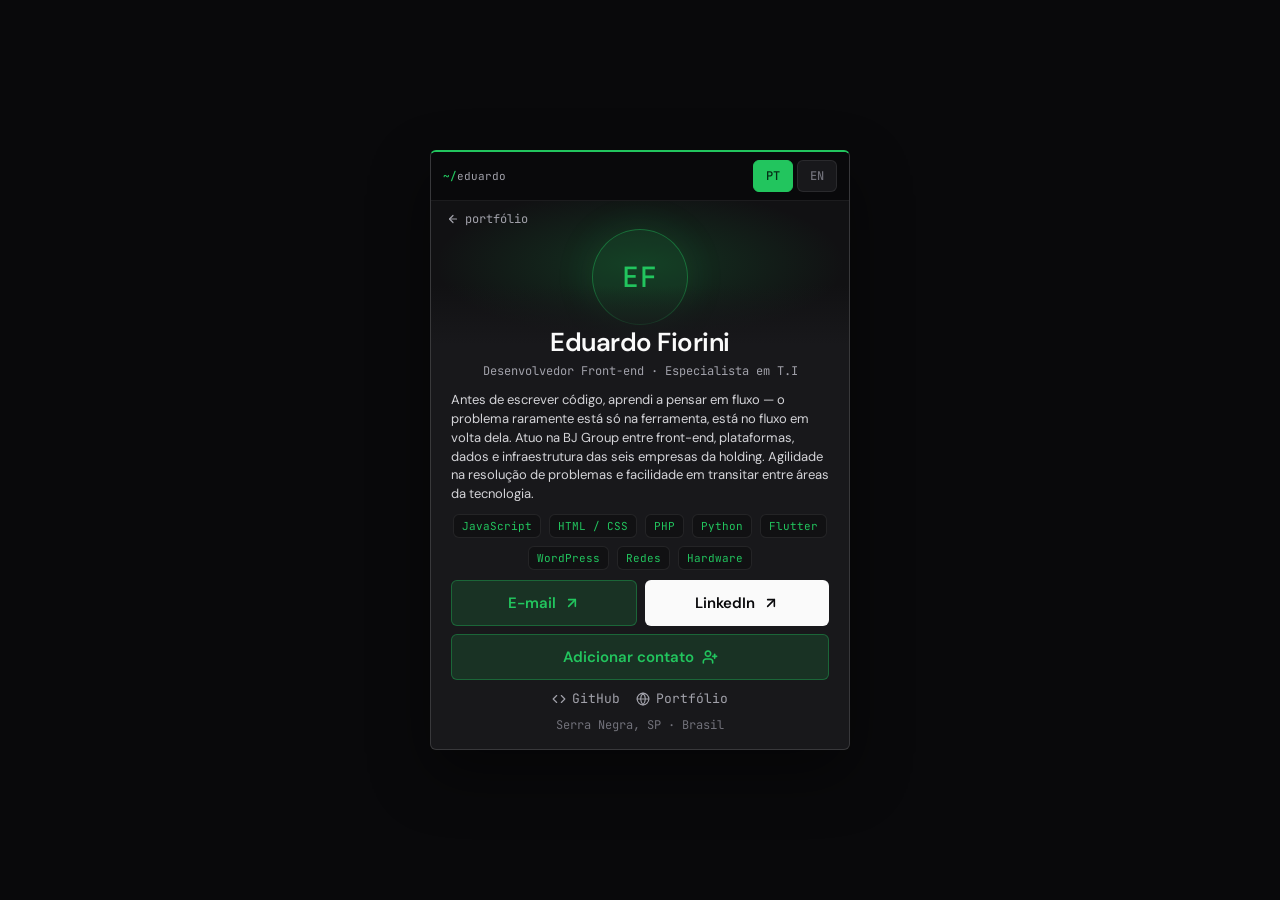
==== contacts/index.html @ 57da751f "Refactor main.js to improve user engagement: update boot hints for clarity and interaction encourage" ====
<!DOCTYPE html>
<html lang="pt-BR">
<head>
  <meta charset="utf-8">
  <meta name="viewport" content="width=device-width, initial-scale=1">
  <title>Eduardo Fiorini — Cartão de Contato</title>
  <meta name="description" content="Desenvolvedor Front-end · Especialista em T.I. Projetos em web, plataformas, dados e infraestrutura.">
  <meta property="og:title" content="Eduardo Fiorini — Front-end · T.I">
  <meta property="og:description" content="Antes de escrever código, aprendi a pensar em fluxo. Front-end, plataformas, dados e infra na BJ Group.">
  <meta property="og:image" content="https://f1orini.github.io/EduardoFiorini-Portfolio/img/og-banner.png">
  <meta property="og:type" content="profile">
  <meta property="og:url" content="https://f1orini.github.io/EduardoFiorini-Portfolio/contacts/">
  <link rel="icon" href="../img/favicon-apolo.svg" type="image/svg+xml">
  <link rel="apple-touch-icon" href="../img/favicon-apolo-120.png">
  <link rel="preconnect" href="https://fonts.googleapis.com">
  <link rel="preconnect" href="https://fonts.gstatic.com" crossorigin>
  <link href="https://fonts.googleapis.com/css2?family=DM+Sans:ital,opsz,wght@0,9..40,400;0,9..40,500;0,9..40,600;1,9..40,400&family=JetBrains+Mono:wght@400;500&display=swap" rel="stylesheet">
  <style>
    :root {
      --bg: #09090b;
      --bg-2: #111113;
      --surface: #18181b;
      --border: rgba(255, 255, 255, 0.08);
      --border-2: rgba(255, 255, 255, 0.14);
      --text: #fafafa;
      --body: #d4d4d8;
      --muted: #a1a1aa;
      --dim: #71717a;
      --accent: #22c55e;
      --accent-dim: rgba(34, 197, 94, 0.15);
      --radius: 6px;
      --mono: 'JetBrains Mono', ui-monospace, monospace;
      --sans: 'DM Sans', system-ui, sans-serif;
    }

    * { box-sizing: border-box; }
    html, body {
      margin: 0;
      padding: 0;
      background: var(--bg);
      height: 100%;
      overflow: hidden;
    }
    html {
      -webkit-text-size-adjust: 100%;
      text-size-adjust: 100%;
    }
    :focus-visible {
      outline: 2px solid var(--accent);
      outline-offset: 2px;
    }
    body {
      font-family: var(--sans);
      display: flex;
      justify-content: center;
      align-items: center;
      height: 100dvh;
      padding: 12px;
      color: var(--text);
      -webkit-font-smoothing: antialiased;
    }

    .card {
      position: relative;
      width: 100%;
      max-width: 420px;
      min-width: 0;
      max-height: calc(100dvh - 24px);
      background: var(--surface);
      border: 1px solid var(--border-2);
      border-top: 2px solid var(--accent);
      border-radius: var(--radius);
      overflow: hidden;
      display: flex;
      flex-direction: column;
      box-shadow: 0 24px 60px rgba(0, 0, 0, 0.45);
    }

    .card::before {
      content: '';
      position: absolute;
      inset: 0;
      pointer-events: none;
      background-image:
        linear-gradient(rgba(255, 255, 255, 0.025) 1px, transparent 1px),
        linear-gradient(90deg, rgba(255, 255, 255, 0.025) 1px, transparent 1px);
      background-size: 32px 32px;
      -webkit-mask-image: radial-gradient(ellipse 90% 50% at 50% 0%, black, transparent);
      mask-image: radial-gradient(ellipse 90% 50% at 50% 0%, black, transparent);
      opacity: 0.9;
    }

    .card-bar {
      position: relative;
      z-index: 1;
      display: flex;
      align-items: center;
      gap: 8px;
      padding: 8px 12px;
      background: var(--bg);
      border-bottom: 1px solid var(--border);
      font-family: var(--mono);
      font-size: 11px;
    }
    .card-path { color: var(--muted); }
    .card-path b { color: var(--accent); font-weight: 500; }

    .lang-toggle {
      margin-left: auto;
      display: flex;
      gap: 4px;
    }
    .lang-toggle button {
      padding: 6px 12px;
      min-height: 32px;
      border-radius: var(--radius);
      font-family: var(--mono);
      font-size: 12px;
      font-weight: 500;
      cursor: pointer;
      border: 1px solid var(--border);
      background: var(--surface);
      color: var(--dim);
    }
    .lang-toggle button.active {
      background: var(--accent);
      border-color: var(--accent);
      color: #052e16;
    }

    .card-body {
      position: relative;
      z-index: 1;
      flex: 1;
      min-height: 0;
      padding: 0 20px 16px;
      display: flex;
      flex-direction: column;
      gap: 10px;
    }

    .portrait {
      position: relative;
      flex: 0 0 auto;
      width: calc(100% + 40px);
      margin: 0 -20px;
      min-height: 148px;
      overflow: hidden;
      display: flex;
      align-items: center;
      justify-content: center;
      background:
        radial-gradient(ellipse 70% 60% at 50% 35%, rgba(34, 197, 94, 0.18), transparent 70%),
        var(--bg-2);
    }

    .back-link {
      position: absolute;
      top: 10px;
      left: 16px;
      z-index: 2;
      font-family: var(--mono);
      font-size: 12px;
      color: var(--muted);
      text-decoration: none;
      display: inline-flex;
      align-items: center;
      gap: 6px;
    }
    .back-link:hover { color: var(--accent); }

    .monogram {
      position: relative;
      z-index: 0;
      width: 96px;
      height: 96px;
      margin: 28px 0 56px;
      border-radius: 50%;
      border: 1px solid color-mix(in srgb, var(--accent) 40%, transparent);
      background: color-mix(in srgb, var(--accent) 10%, transparent);
      display: flex;
      align-items: center;
      justify-content: center;
      font-family: var(--mono);
      font-size: 28px;
      font-weight: 500;
      letter-spacing: 0.04em;
      color: var(--accent);
      box-shadow: 0 0 40px rgba(34, 197, 94, 0.12);
    }

    .name-block {
      position: absolute;
      left: 0;
      right: 0;
      bottom: 0;
      z-index: 1;
      text-align: center;
      display: flex;
      flex-direction: column;
      gap: 4px;
      padding: 40px 16px 2px;
      background: linear-gradient(to bottom, transparent 0%, var(--surface) 62%);
    }
    .name-block h1 {
      margin: 0;
      font-family: var(--sans);
      font-size: 26px;
      font-weight: 600;
      letter-spacing: -0.02em;
      color: var(--text);
    }
    .name-block p {
      margin: 0;
      font-family: var(--mono);
      font-size: 12px;
      color: var(--muted);
    }

    .card-rest {
      display: flex;
      flex-direction: column;
      gap: 10px;
      flex-shrink: 0;
    }

    .bio {
      margin: 0;
      font-size: 13px;
      line-height: 1.45;
      color: var(--body);
      text-align: left;
    }

    .chips {
      display: flex;
      flex-wrap: wrap;
      gap: 8px;
      justify-content: center;
    }
    .chip {
      font-family: var(--mono);
      font-size: 11px;
      color: var(--accent);
      background: var(--bg-2);
      border: 1px solid var(--border);
      border-radius: var(--radius);
      padding: 4px 8px;
    }

    .ctas {
      display: flex;
      flex-direction: column;
      gap: 8px;
      width: 100%;
    }
    .cta-row {
      display: flex;
      gap: 8px;
      width: 100%;
    }
    .cta {
      display: flex;
      align-items: center;
      justify-content: center;
      gap: 8px;
      width: 100%;
      padding: 12px 14px;
      border-radius: var(--radius);
      font-family: var(--sans);
      font-weight: 600;
      font-size: 15px;
      text-decoration: none;
      color: inherit;
    }
    .cta-row .cta {
      flex: 1;
      min-width: 0;
    }
    .cta:hover { opacity: 0.88; }

    .cta-primary {
      background: var(--text);
      color: var(--bg);
    }
    .cta-accent {
      background: var(--accent-dim);
      color: var(--accent);
      border: 1px solid color-mix(in srgb, var(--accent) 35%, transparent);
    }

    .secondary {
      display: flex;
      gap: 16px;
      justify-content: center;
      align-items: center;
      flex-wrap: wrap;
    }
    .secondary a {
      display: flex;
      align-items: center;
      gap: 6px;
      color: var(--muted);
      font-family: var(--mono);
      font-size: 13px;
      text-decoration: none;
    }
    .secondary a:hover { color: var(--accent); }

    .location {
      margin: 0;
      text-align: center;
      font-family: var(--mono);
      font-size: 12px;
      color: var(--dim);
    }

    [data-i18n][hidden] { display: none; }

    @media (max-height: 700px) {
      .monogram {
        width: 72px;
        height: 72px;
        margin: 22px 0 48px;
        font-size: 22px;
      }
      .name-block h1 { font-size: 22px; }
      .bio { font-size: 12px; }
      .cta { padding: 10px 12px; font-size: 14px; }
    }
  </style>
</head>
<body>
  <main class="card">
    <div class="card-bar">
      <span class="card-path"><b>~/</b>eduardo</span>
      <div class="lang-toggle" role="group" aria-label="Idioma / Language">
        <button type="button" id="btn-pt" aria-pressed="true">PT</button>
        <button type="button" id="btn-en" aria-pressed="false">EN</button>
      </div>
    </div>

    <div class="card-body">
      <div class="portrait">
        <a class="back-link" href="../">
          <svg width="12" height="12" viewBox="0 0 24 24" fill="none" stroke="currentColor" stroke-width="2.4" stroke-linecap="round" stroke-linejoin="round" aria-hidden="true"><line x1="19" y1="12" x2="5" y2="12"></line><polyline points="12 19 5 12 12 5"></polyline></svg>
          <span data-i18n="pt">portfólio</span><span data-i18n="en" hidden>portfolio</span>
        </a>

        <div class="monogram" aria-hidden="true">EF</div>

        <div class="name-block">
          <h1>Eduardo Fiorini</h1>
          <p>
            <span data-i18n="pt">Desenvolvedor Front-end · Especialista em T.I</span>
            <span data-i18n="en" hidden>Front-end Developer · IT Specialist</span>
          </p>
        </div>
      </div>

      <div class="card-rest">
        <p class="bio">
          <span data-i18n="pt">Antes de escrever código, aprendi a pensar em fluxo — o problema raramente está só na ferramenta, está no fluxo em volta dela. Atuo na BJ Group entre front-end, plataformas, dados e infraestrutura das seis empresas da holding. Agilidade na resolução de problemas e facilidade em transitar entre áreas da tecnologia.</span>
          <span data-i18n="en" hidden>Before writing code, I learned to think in flows — the problem rarely sits only in the tool, it sits in the flow around it. At BJ Group I work across front-end, platforms, data and infrastructure for the holding’s six companies. Fast at solving problems and comfortable moving between tech domains.</span>
        </p>

        <div class="chips">
          <span class="chip">JavaScript</span>
          <span class="chip">HTML / CSS</span>
          <span class="chip">PHP</span>
          <span class="chip">Python</span>
          <span class="chip">Flutter</span>
          <span class="chip">WordPress</span>
          <span class="chip">Redes</span>
          <span class="chip">Hardware</span>
        </div>

        <div class="ctas">
          <div class="cta-row">
            <a class="cta cta-accent" href="mailto:edu.fiorini.sn@gmail.com">
              <span data-i18n="pt">E-mail</span><span data-i18n="en" hidden>Email</span>
              <svg width="16" height="16" viewBox="0 0 24 24" fill="none" stroke="currentColor" stroke-width="2.4" stroke-linecap="round" stroke-linejoin="round" aria-hidden="true"><line x1="7" y1="17" x2="17" y2="7"></line><polyline points="7 7 17 7 17 17"></polyline></svg>
            </a>
            <a class="cta cta-primary" href="https://www.linkedin.com/in/eduardo-fiorini" target="_blank" rel="noopener">
              LinkedIn
              <svg width="16" height="16" viewBox="0 0 24 24" fill="none" stroke="currentColor" stroke-width="2.4" stroke-linecap="round" stroke-linejoin="round" aria-hidden="true"><line x1="7" y1="17" x2="17" y2="7"></line><polyline points="7 7 17 7 17 17"></polyline></svg>
            </a>
          </div>
          <a class="cta cta-accent" href="eduardo-fiorini.vcf" download="eduardo-fiorini.vcf" type="text/vcard">
            <span data-i18n="pt">Adicionar contato</span><span data-i18n="en" hidden>Add to contacts</span>
            <svg width="16" height="16" viewBox="0 0 24 24" fill="none" stroke="currentColor" stroke-width="2.4" stroke-linecap="round" stroke-linejoin="round" aria-hidden="true"><path d="M16 21v-2a4 4 0 0 0-4-4H6a4 4 0 0 0-4 4v2"></path><circle cx="9" cy="7" r="4"></circle><line x1="19" y1="8" x2="19" y2="14"></line><line x1="22" y1="11" x2="16" y2="11"></line></svg>
          </a>
        </div>

        <div class="secondary">
          <a href="https://github.com/F1orini" target="_blank" rel="noopener">
            <svg width="14" height="14" viewBox="0 0 24 24" fill="none" stroke="currentColor" stroke-width="2" stroke-linecap="round" stroke-linejoin="round" aria-hidden="true"><polyline points="16 18 22 12 16 6"></polyline><polyline points="8 6 2 12 8 18"></polyline></svg>
            GitHub
          </a>
          <a href="../">
            <svg width="14" height="14" viewBox="0 0 24 24" fill="none" stroke="currentColor" stroke-width="2" stroke-linecap="round" stroke-linejoin="round" aria-hidden="true"><circle cx="12" cy="12" r="10"></circle><line x1="2" y1="12" x2="22" y2="12"></line><path d="M12 2a15.3 15.3 0 0 1 4 10 15.3 15.3 0 0 1-4 10 15.3 15.3 0 0 1-4-10 15.3 15.3 0 0 1 4-10z"></path></svg>
            <span data-i18n="pt">Portfólio</span><span data-i18n="en" hidden>Portfolio</span>
          </a>
        </div>

        <p class="location">
          <span data-i18n="pt">Serra Negra, SP · Brasil</span>
          <span data-i18n="en" hidden>Serra Negra, SP · Brazil</span>
        </p>
      </div>
    </div>
  </main>

  <script>
    (function () {
      var btnPt = document.getElementById('btn-pt');
      var btnEn = document.getElementById('btn-en');
      var ptNodes = document.querySelectorAll('[data-i18n="pt"]');
      var enNodes = document.querySelectorAll('[data-i18n="en"]');

      function setLang(lang) {
        var isPt = lang === 'pt';
        ptNodes.forEach(function (el) { el.hidden = !isPt; });
        enNodes.forEach(function (el) { el.hidden = isPt; });
        btnPt.classList.toggle('active', isPt);
        btnEn.classList.toggle('active', !isPt);
        btnPt.setAttribute('aria-pressed', String(isPt));
        btnEn.setAttribute('aria-pressed', String(!isPt));
        document.documentElement.lang = isPt ? 'pt-BR' : 'en';
        try { localStorage.setItem('ef-lang', lang); } catch (e) {}
      }

      btnPt.addEventListener('click', function () { setLang('pt'); });
      btnEn.addEventListener('click', function () { setLang('en'); });

      var saved = null;
      try { saved = localStorage.getItem('ef-lang'); } catch (e) {}
      setLang(saved === 'en' ? 'en' : 'pt');
    })();
  </script>
</body>
</html>
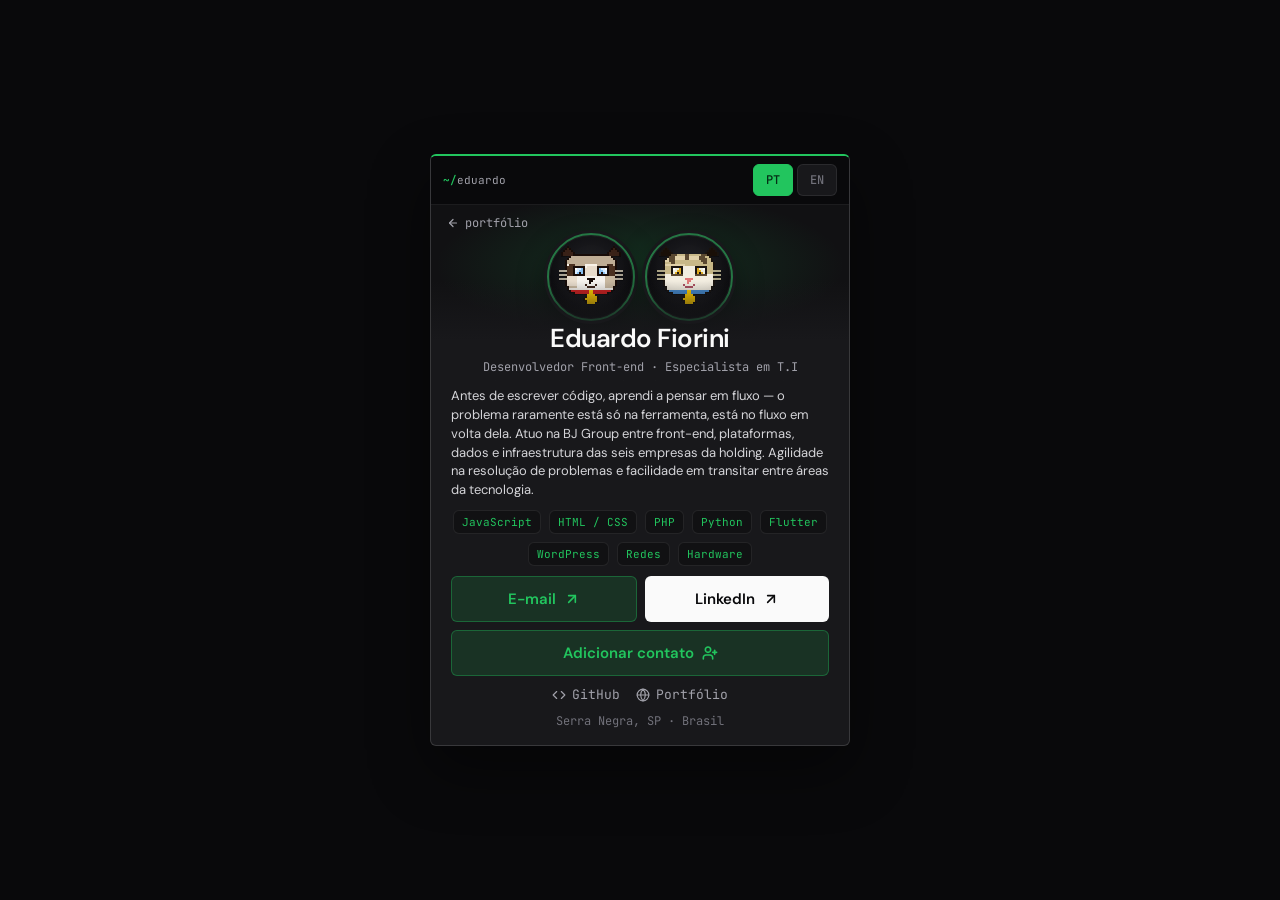
==== commit 5ba6e366: "Update styles for pet representation in contacts page: refactor CSS for improved layout and visual a" ====
--- a/contacts/index.html
+++ b/contacts/index.html
@@ -169,24 +169,54 @@
     }
     .back-link:hover { color: var(--accent); }
 
-    .monogram {
+    .pets {
       position: relative;
       z-index: 0;
-      width: 96px;
-      height: 96px;
+      display: flex;
+      align-items: center;
+      justify-content: center;
+      gap: 10px;
       margin: 28px 0 56px;
+      flex-shrink: 0;
+    }
+
+    .pet {
+      position: relative;
+      width: 88px;
+      height: 88px;
       border-radius: 50%;
-      border: 1px solid color-mix(in srgb, var(--accent) 40%, transparent);
-      background: color-mix(in srgb, var(--accent) 10%, transparent);
-      display: flex;
-      align-items: center;
-      justify-content: center;
-      font-family: var(--mono);
-      font-size: 28px;
-      font-weight: 500;
-      letter-spacing: 0.04em;
-      color: var(--accent);
-      box-shadow: 0 0 40px rgba(34, 197, 94, 0.12);
+      overflow: hidden;
+      display: grid;
+      place-items: center;
+      flex-shrink: 0;
+      background:
+        radial-gradient(circle at 50% 40%, #222226 0%, #0e0e11 70%);
+      border: 2px solid color-mix(in srgb, var(--accent) 50%, #27272a);
+      box-shadow:
+        0 0 0 3px var(--surface),
+        0 12px 28px rgba(0, 0, 0, 0.5),
+        inset 0 0 0 1px rgba(255, 255, 255, 0.06);
+    }
+
+    .pet::after {
+      content: '';
+      position: absolute;
+      inset: 0;
+      border-radius: 50%;
+      pointer-events: none;
+      box-shadow: inset 0 -10px 18px rgba(0, 0, 0, 0.28);
+    }
+
+    .pet img {
+      width: 76%;
+      height: 76%;
+      object-fit: contain;
+      image-rendering: pixelated;
+      image-rendering: crisp-edges;
+      transform: translateY(1px);
+      filter: drop-shadow(0 1px 0 rgba(0, 0, 0, 0.3));
+      user-select: none;
+      pointer-events: none;
     }
 
     .name-block {
@@ -318,11 +348,17 @@
     [data-i18n][hidden] { display: none; }
 
     @media (max-height: 700px) {
-      .monogram {
-        width: 72px;
-        height: 72px;
+      .pets {
+        gap: 8px;
         margin: 22px 0 48px;
-        font-size: 22px;
+      }
+      .pet {
+        width: 70px;
+        height: 70px;
+        box-shadow:
+          0 0 0 2.5px var(--surface),
+          0 8px 20px rgba(0, 0, 0, 0.48),
+          inset 0 0 0 1px rgba(255, 255, 255, 0.05);
       }
       .name-block h1 { font-size: 22px; }
       .bio { font-size: 12px; }
@@ -347,7 +383,14 @@
           <span data-i18n="pt">portfólio</span><span data-i18n="en" hidden>portfolio</span>
         </a>
 
-        <div class="monogram" aria-hidden="true">EF</div>
+        <div class="pets" role="img" aria-label="Apolo e Frajola">
+          <span class="pet pet--apolo">
+            <img src="../img/favicon-apolo.svg" alt="" width="64" height="64" decoding="async">
+          </span>
+          <span class="pet pet--frajola">
+            <img src="../img/favicon-frajola.svg" alt="" width="64" height="64" decoding="async">
+          </span>
+        </div>
 
         <div class="name-block">
           <h1>Eduardo Fiorini</h1>
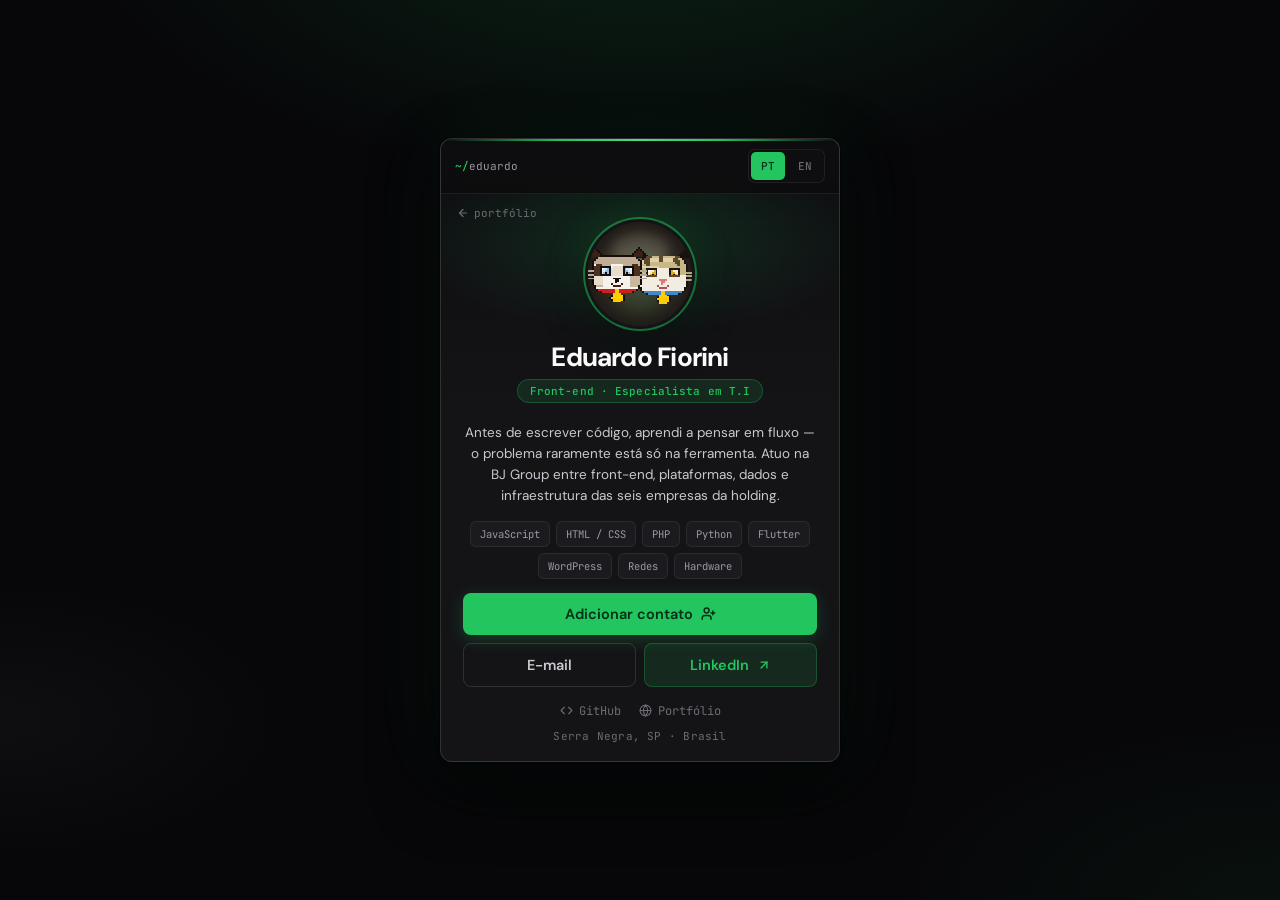
==== commit 58d21b4f: "Refactor styles in contacts page: update CSS variables for improved theming, enhance card animations" ====
--- a/contacts/index.html
+++ b/contacts/index.html
@@ -14,30 +14,33 @@
   <link rel="apple-touch-icon" href="../img/favicon-apolo-120.png">
   <link rel="preconnect" href="https://fonts.googleapis.com">
   <link rel="preconnect" href="https://fonts.gstatic.com" crossorigin>
-  <link href="https://fonts.googleapis.com/css2?family=DM+Sans:ital,opsz,wght@0,9..40,400;0,9..40,500;0,9..40,600;1,9..40,400&family=JetBrains+Mono:wght@400;500&display=swap" rel="stylesheet">
+  <link href="https://fonts.googleapis.com/css2?family=DM+Sans:ital,opsz,wght@0,9..40,400;0,9..40,500;0,9..40,600;0,9..40,700;1,9..40,400&family=JetBrains+Mono:wght@400;500&display=swap" rel="stylesheet">
   <style>
     :root {
-      --bg: #09090b;
-      --bg-2: #111113;
-      --surface: #18181b;
-      --border: rgba(255, 255, 255, 0.08);
-      --border-2: rgba(255, 255, 255, 0.14);
+      --bg: #070709;
+      --bg-2: #0e0e11;
+      --surface: #141417;
+      --surface-2: #1a1a1f;
+      --border: rgba(255, 255, 255, 0.07);
+      --border-2: rgba(255, 255, 255, 0.12);
       --text: #fafafa;
-      --body: #d4d4d8;
-      --muted: #a1a1aa;
-      --dim: #71717a;
+      --body: #c8c8d0;
+      --muted: #9a9aa3;
+      --dim: #6b6b74;
       --accent: #22c55e;
-      --accent-dim: rgba(34, 197, 94, 0.15);
-      --radius: 6px;
+      --accent-soft: rgba(34, 197, 94, 0.12);
+      --accent-mid: rgba(34, 197, 94, 0.28);
+      --radius: 12px;
+      --radius-sm: 8px;
       --mono: 'JetBrains Mono', ui-monospace, monospace;
       --sans: 'DM Sans', system-ui, sans-serif;
+      --ease: cubic-bezier(0.22, 1, 0.36, 1);
     }
 
     * { box-sizing: border-box; }
     html, body {
       margin: 0;
       padding: 0;
-      background: var(--bg);
       height: 100%;
       overflow: hidden;
     }
@@ -49,233 +52,260 @@
       outline: 2px solid var(--accent);
       outline-offset: 2px;
     }
+
     body {
       font-family: var(--sans);
       display: flex;
       justify-content: center;
       align-items: center;
       height: 100dvh;
-      padding: 12px;
+      padding: 16px;
       color: var(--text);
       -webkit-font-smoothing: antialiased;
+      background:
+        radial-gradient(ellipse 80% 55% at 50% -10%, rgba(34, 197, 94, 0.14), transparent 55%),
+        radial-gradient(ellipse 60% 40% at 100% 100%, rgba(34, 197, 94, 0.05), transparent 50%),
+        radial-gradient(ellipse 50% 35% at 0% 80%, rgba(255, 255, 255, 0.03), transparent 45%),
+        var(--bg);
     }
 
     .card {
       position: relative;
       width: 100%;
-      max-width: 420px;
+      max-width: 400px;
       min-width: 0;
-      max-height: calc(100dvh - 24px);
-      background: var(--surface);
+      max-height: calc(100dvh - 32px);
+      background:
+        linear-gradient(180deg, rgba(255,255,255,0.03) 0%, transparent 28%),
+        var(--surface);
       border: 1px solid var(--border-2);
-      border-top: 2px solid var(--accent);
       border-radius: var(--radius);
       overflow: hidden;
       display: flex;
       flex-direction: column;
-      box-shadow: 0 24px 60px rgba(0, 0, 0, 0.45);
+      box-shadow:
+        0 0 0 1px rgba(0, 0, 0, 0.4),
+        0 28px 64px rgba(0, 0, 0, 0.55),
+        0 0 80px rgba(34, 197, 94, 0.06);
+      animation: card-in 0.55s var(--ease) both;
     }
 
     .card::before {
+      content: '';
+      position: absolute;
+      top: 0;
+      left: 0;
+      right: 0;
+      height: 2px;
+      background: linear-gradient(90deg, transparent 0%, var(--accent) 30%, #4ade80 50%, var(--accent) 70%, transparent 100%);
+      z-index: 3;
+    }
+
+    @keyframes card-in {
+      from { opacity: 0; transform: translateY(10px); }
+      to   { opacity: 1; transform: translateY(0); }
+    }
+
+    .card-bar {
+      position: relative;
+      z-index: 2;
+      display: flex;
+      align-items: center;
+      gap: 8px;
+      padding: 10px 14px;
+      background: rgba(7, 7, 9, 0.65);
+      backdrop-filter: blur(8px);
+      border-bottom: 1px solid var(--border);
+      font-family: var(--mono);
+      font-size: 11px;
+    }
+    .card-path { color: var(--muted); }
+    .card-path b { color: var(--accent); font-weight: 500; }
+
+    .lang-toggle {
+      margin-left: auto;
+      display: flex;
+      gap: 3px;
+      padding: 2px;
+      border-radius: 7px;
+      background: var(--bg-2);
+      border: 1px solid var(--border);
+    }
+    .lang-toggle button {
+      padding: 5px 10px;
+      min-height: 28px;
+      border-radius: 5px;
+      font-family: var(--mono);
+      font-size: 11px;
+      font-weight: 500;
+      cursor: pointer;
+      border: none;
+      background: transparent;
+      color: var(--dim);
+      transition: background 0.2s, color 0.2s;
+    }
+    .lang-toggle button.active {
+      background: var(--accent);
+      color: #052e16;
+    }
+    .lang-toggle button:not(.active):hover {
+      color: var(--muted);
+    }
+
+    .card-body {
+      position: relative;
+      z-index: 1;
+      flex: 1;
+      min-height: 0;
+      padding: 0 22px 18px;
+      display: flex;
+      flex-direction: column;
+      gap: 14px;
+      overflow: auto;
+    }
+
+    .portrait {
+      position: relative;
+      flex: 0 0 auto;
+      width: calc(100% + 44px);
+      margin: 0 -22px;
+      padding: 28px 22px 0;
+      overflow: hidden;
+      display: flex;
+      flex-direction: column;
+      align-items: center;
+      background:
+        radial-gradient(ellipse 90% 70% at 50% 20%, rgba(34, 197, 94, 0.16), transparent 65%),
+        linear-gradient(180deg, var(--bg-2) 0%, var(--surface) 100%);
+    }
+
+    .portrait::after {
       content: '';
       position: absolute;
       inset: 0;
       pointer-events: none;
       background-image:
-        linear-gradient(rgba(255, 255, 255, 0.025) 1px, transparent 1px),
-        linear-gradient(90deg, rgba(255, 255, 255, 0.025) 1px, transparent 1px);
-      background-size: 32px 32px;
-      -webkit-mask-image: radial-gradient(ellipse 90% 50% at 50% 0%, black, transparent);
-      mask-image: radial-gradient(ellipse 90% 50% at 50% 0%, black, transparent);
-      opacity: 0.9;
-    }
-
-    .card-bar {
+        linear-gradient(rgba(255, 255, 255, 0.02) 1px, transparent 1px),
+        linear-gradient(90deg, rgba(255, 255, 255, 0.02) 1px, transparent 1px);
+      background-size: 28px 28px;
+      -webkit-mask-image: radial-gradient(ellipse 80% 60% at 50% 30%, black, transparent);
+      mask-image: radial-gradient(ellipse 80% 60% at 50% 30%, black, transparent);
+      opacity: 0.7;
+    }
+
+    .back-link {
+      position: absolute;
+      top: 12px;
+      left: 16px;
+      z-index: 2;
+      font-family: var(--mono);
+      font-size: 11px;
+      color: var(--dim);
+      text-decoration: none;
+      display: inline-flex;
+      align-items: center;
+      gap: 5px;
+      transition: color 0.2s;
+    }
+    .back-link:hover { color: var(--accent); }
+
+    .avatar {
       position: relative;
       z-index: 1;
-      display: flex;
-      align-items: center;
-      gap: 8px;
-      padding: 8px 12px;
-      background: var(--bg);
-      border-bottom: 1px solid var(--border);
-      font-family: var(--mono);
-      font-size: 11px;
-    }
-    .card-path { color: var(--muted); }
-    .card-path b { color: var(--accent); font-weight: 500; }
-
-    .lang-toggle {
-      margin-left: auto;
-      display: flex;
-      gap: 4px;
-    }
-    .lang-toggle button {
-      padding: 6px 12px;
-      min-height: 32px;
-      border-radius: var(--radius);
-      font-family: var(--mono);
-      font-size: 12px;
-      font-weight: 500;
-      cursor: pointer;
-      border: 1px solid var(--border);
-      background: var(--surface);
-      color: var(--dim);
-    }
-    .lang-toggle button.active {
-      background: var(--accent);
-      border-color: var(--accent);
-      color: #052e16;
-    }
-
-    .card-body {
+      width: 104px;
+      height: 104px;
+      flex-shrink: 0;
+      border-radius: 50%;
+      overflow: hidden;
+      background: #1c1814;
+      box-shadow:
+        0 0 0 3px var(--surface),
+        0 0 0 5px color-mix(in srgb, var(--accent) 50%, transparent),
+        0 16px 40px rgba(0, 0, 0, 0.5),
+        0 0 48px rgba(34, 197, 94, 0.15);
+    }
+
+    .avatar img {
+      display: block;
+      width: 100%;
+      height: 100%;
+      object-fit: cover;
+      image-rendering: pixelated;
+      image-rendering: crisp-edges;
+      user-select: none;
+      pointer-events: none;
+    }
+
+    .name-block {
       position: relative;
       z-index: 1;
-      flex: 1;
-      min-height: 0;
-      padding: 0 20px 16px;
-      display: flex;
-      flex-direction: column;
-      gap: 10px;
-    }
-
-    .portrait {
-      position: relative;
-      flex: 0 0 auto;
-      width: calc(100% + 40px);
-      margin: 0 -20px;
-      min-height: 148px;
-      overflow: hidden;
-      display: flex;
-      align-items: center;
-      justify-content: center;
-      background:
-        radial-gradient(ellipse 70% 60% at 50% 35%, rgba(34, 197, 94, 0.18), transparent 70%),
-        var(--bg-2);
-    }
-
-    .back-link {
-      position: absolute;
-      top: 10px;
-      left: 16px;
-      z-index: 2;
-      font-family: var(--mono);
-      font-size: 12px;
-      color: var(--muted);
-      text-decoration: none;
-      display: inline-flex;
+      text-align: center;
+      display: flex;
+      flex-direction: column;
       align-items: center;
       gap: 6px;
-    }
-    .back-link:hover { color: var(--accent); }
-
-    .pets {
-      position: relative;
-      z-index: 0;
-      display: flex;
-      align-items: center;
-      justify-content: center;
-      gap: 10px;
-      margin: 28px 0 56px;
-      flex-shrink: 0;
-    }
-
-    .pet {
-      position: relative;
-      width: 88px;
-      height: 88px;
-      border-radius: 50%;
-      overflow: hidden;
-      display: grid;
-      place-items: center;
-      flex-shrink: 0;
-      background:
-        radial-gradient(circle at 50% 40%, #222226 0%, #0e0e11 70%);
-      border: 2px solid color-mix(in srgb, var(--accent) 50%, #27272a);
-      box-shadow:
-        0 0 0 3px var(--surface),
-        0 12px 28px rgba(0, 0, 0, 0.5),
-        inset 0 0 0 1px rgba(255, 255, 255, 0.06);
-    }
-
-    .pet::after {
-      content: '';
-      position: absolute;
-      inset: 0;
-      border-radius: 50%;
-      pointer-events: none;
-      box-shadow: inset 0 -10px 18px rgba(0, 0, 0, 0.28);
-    }
-
-    .pet img {
-      width: 76%;
-      height: 76%;
-      object-fit: contain;
-      image-rendering: pixelated;
-      image-rendering: crisp-edges;
-      transform: translateY(1px);
-      filter: drop-shadow(0 1px 0 rgba(0, 0, 0, 0.3));
-      user-select: none;
-      pointer-events: none;
-    }
-
-    .name-block {
-      position: absolute;
-      left: 0;
-      right: 0;
-      bottom: 0;
-      z-index: 1;
-      text-align: center;
-      display: flex;
-      flex-direction: column;
-      gap: 4px;
-      padding: 40px 16px 2px;
-      background: linear-gradient(to bottom, transparent 0%, var(--surface) 62%);
+      padding: 16px 8px 4px;
+      width: 100%;
     }
     .name-block h1 {
       margin: 0;
       font-family: var(--sans);
-      font-size: 26px;
-      font-weight: 600;
-      letter-spacing: -0.02em;
+      font-size: 1.65rem;
+      font-weight: 700;
+      letter-spacing: -0.03em;
+      line-height: 1.15;
       color: var(--text);
     }
-    .name-block p {
+    .name-block .role {
       margin: 0;
       font-family: var(--mono);
-      font-size: 12px;
-      color: var(--muted);
+      font-size: 11px;
+      font-weight: 500;
+      color: var(--accent);
+      background: var(--accent-soft);
+      border: 1px solid var(--accent-mid);
+      border-radius: 999px;
+      padding: 4px 12px;
+      letter-spacing: 0.01em;
     }
 
     .card-rest {
       display: flex;
       flex-direction: column;
-      gap: 10px;
+      gap: 14px;
       flex-shrink: 0;
+      padding-top: 2px;
     }
 
     .bio {
       margin: 0;
-      font-size: 13px;
-      line-height: 1.45;
+      font-size: 13.5px;
+      line-height: 1.55;
       color: var(--body);
-      text-align: left;
+      text-align: center;
+      max-width: 34em;
+      margin-inline: auto;
     }
 
     .chips {
       display: flex;
       flex-wrap: wrap;
-      gap: 8px;
+      gap: 6px;
       justify-content: center;
     }
     .chip {
       font-family: var(--mono);
-      font-size: 11px;
+      font-size: 10.5px;
+      color: var(--muted);
+      background: var(--surface-2);
+      border: 1px solid var(--border);
+      border-radius: 6px;
+      padding: 5px 9px;
+      transition: border-color 0.2s, color 0.2s;
+    }
+    .chip:hover {
       color: var(--accent);
-      background: var(--bg-2);
-      border: 1px solid var(--border);
-      border-radius: var(--radius);
-      padding: 4px 8px;
+      border-color: var(--accent-mid);
     }
 
     .ctas {
@@ -296,32 +326,61 @@
       gap: 8px;
       width: 100%;
       padding: 12px 14px;
-      border-radius: var(--radius);
+      border-radius: var(--radius-sm);
       font-family: var(--sans);
       font-weight: 600;
-      font-size: 15px;
+      font-size: 14.5px;
       text-decoration: none;
       color: inherit;
+      transition: transform 0.2s var(--ease), opacity 0.2s, box-shadow 0.2s;
     }
     .cta-row .cta {
       flex: 1;
       min-width: 0;
     }
-    .cta:hover { opacity: 0.88; }
+    .cta:hover {
+      transform: translateY(-1px);
+    }
+    .cta:active {
+      transform: translateY(0);
+    }
 
     .cta-primary {
-      background: var(--text);
-      color: var(--bg);
-    }
+      background: var(--accent);
+      color: #052e16;
+      box-shadow: 0 4px 16px rgba(34, 197, 94, 0.25);
+    }
+    .cta-primary:hover {
+      box-shadow: 0 6px 20px rgba(34, 197, 94, 0.35);
+    }
+
+    .cta-ghost {
+      background: transparent;
+      color: var(--body);
+      border: 1px solid var(--border-2);
+    }
+    .cta-ghost:hover {
+      border-color: rgba(255, 255, 255, 0.22);
+      color: var(--text);
+    }
+
     .cta-accent {
-      background: var(--accent-dim);
+      background: var(--accent-soft);
       color: var(--accent);
-      border: 1px solid color-mix(in srgb, var(--accent) 35%, transparent);
+      border: 1px solid var(--accent-mid);
+    }
+
+    .footer-meta {
+      display: flex;
+      flex-direction: column;
+      align-items: center;
+      gap: 10px;
+      padding-top: 2px;
     }
 
     .secondary {
       display: flex;
-      gap: 16px;
+      gap: 18px;
       justify-content: center;
       align-items: center;
       flex-wrap: wrap;
@@ -330,10 +389,11 @@
       display: flex;
       align-items: center;
       gap: 6px;
-      color: var(--muted);
-      font-family: var(--mono);
-      font-size: 13px;
+      color: var(--dim);
+      font-family: var(--mono);
+      font-size: 12px;
       text-decoration: none;
+      transition: color 0.2s;
     }
     .secondary a:hover { color: var(--accent); }
 
@@ -341,28 +401,39 @@
       margin: 0;
       text-align: center;
       font-family: var(--mono);
-      font-size: 12px;
+      font-size: 11px;
       color: var(--dim);
+      letter-spacing: 0.02em;
     }
 
     [data-i18n][hidden] { display: none; }
 
-    @media (max-height: 700px) {
-      .pets {
-        gap: 8px;
-        margin: 22px 0 48px;
+    @media (prefers-reduced-motion: reduce) {
+      .card { animation: none; }
+    }
+
+    @media (max-height: 720px) {
+      .avatar {
+        width: 84px;
+        height: 84px;
       }
-      .pet {
-        width: 70px;
-        height: 70px;
-        box-shadow:
-          0 0 0 2.5px var(--surface),
-          0 8px 20px rgba(0, 0, 0, 0.48),
-          inset 0 0 0 1px rgba(255, 255, 255, 0.05);
+      .portrait { padding-top: 22px; }
+      .name-block { padding-top: 12px; }
+      .name-block h1 { font-size: 1.4rem; }
+      .bio { font-size: 12.5px; line-height: 1.45; }
+      .card-body { gap: 11px; padding-bottom: 14px; }
+      .card-rest { gap: 11px; }
+      .cta { padding: 10px 12px; font-size: 14px; }
+    }
+
+    @media (max-height: 600px) {
+      .chips { display: none; }
+      .bio {
+        display: -webkit-box;
+        -webkit-line-clamp: 3;
+        -webkit-box-orient: vertical;
+        overflow: hidden;
       }
-      .name-block h1 { font-size: 22px; }
-      .bio { font-size: 12px; }
-      .cta { padding: 10px 12px; font-size: 14px; }
     }
   </style>
 </head>
@@ -383,28 +454,23 @@
           <span data-i18n="pt">portfólio</span><span data-i18n="en" hidden>portfolio</span>
         </a>
 
-        <div class="pets" role="img" aria-label="Apolo e Frajola">
-          <span class="pet pet--apolo">
-            <img src="../img/favicon-apolo.svg" alt="" width="64" height="64" decoding="async">
-          </span>
-          <span class="pet pet--frajola">
-            <img src="../img/favicon-frajola.svg" alt="" width="64" height="64" decoding="async">
-          </span>
+        <div class="avatar" role="img" aria-label="Apolo e Frajola">
+          <img src="../img/perfil-apolo-frajola.png" alt="" width="512" height="512" decoding="async">
         </div>
 
         <div class="name-block">
           <h1>Eduardo Fiorini</h1>
-          <p>
-            <span data-i18n="pt">Desenvolvedor Front-end · Especialista em T.I</span>
-            <span data-i18n="en" hidden>Front-end Developer · IT Specialist</span>
+          <p class="role">
+            <span data-i18n="pt">Front-end · Especialista em T.I</span>
+            <span data-i18n="en" hidden>Front-end · IT Specialist</span>
           </p>
         </div>
       </div>
 
       <div class="card-rest">
         <p class="bio">
-          <span data-i18n="pt">Antes de escrever código, aprendi a pensar em fluxo — o problema raramente está só na ferramenta, está no fluxo em volta dela. Atuo na BJ Group entre front-end, plataformas, dados e infraestrutura das seis empresas da holding. Agilidade na resolução de problemas e facilidade em transitar entre áreas da tecnologia.</span>
-          <span data-i18n="en" hidden>Before writing code, I learned to think in flows — the problem rarely sits only in the tool, it sits in the flow around it. At BJ Group I work across front-end, platforms, data and infrastructure for the holding’s six companies. Fast at solving problems and comfortable moving between tech domains.</span>
+          <span data-i18n="pt">Antes de escrever código, aprendi a pensar em fluxo — o problema raramente está só na ferramenta. Atuo na BJ Group entre front-end, plataformas, dados e infraestrutura das seis empresas da holding.</span>
+          <span data-i18n="en" hidden>Before writing code, I learned to think in flows — the problem rarely sits only in the tool. At BJ Group I work across front-end, platforms, data and infrastructure for the holding’s six companies.</span>
         </p>
 
         <div class="chips">
@@ -419,37 +485,37 @@
         </div>
 
         <div class="ctas">
+          <a class="cta cta-primary" href="eduardo-fiorini.vcf" download="eduardo-fiorini.vcf" type="text/vcard">
+            <span data-i18n="pt">Adicionar contato</span><span data-i18n="en" hidden>Add to contacts</span>
+            <svg width="15" height="15" viewBox="0 0 24 24" fill="none" stroke="currentColor" stroke-width="2.4" stroke-linecap="round" stroke-linejoin="round" aria-hidden="true"><path d="M16 21v-2a4 4 0 0 0-4-4H6a4 4 0 0 0-4 4v2"></path><circle cx="9" cy="7" r="4"></circle><line x1="19" y1="8" x2="19" y2="14"></line><line x1="22" y1="11" x2="16" y2="11"></line></svg>
+          </a>
           <div class="cta-row">
-            <a class="cta cta-accent" href="mailto:edu.fiorini.sn@gmail.com">
+            <a class="cta cta-ghost" href="mailto:edu.fiorini.sn@gmail.com">
               <span data-i18n="pt">E-mail</span><span data-i18n="en" hidden>Email</span>
-              <svg width="16" height="16" viewBox="0 0 24 24" fill="none" stroke="currentColor" stroke-width="2.4" stroke-linecap="round" stroke-linejoin="round" aria-hidden="true"><line x1="7" y1="17" x2="17" y2="7"></line><polyline points="7 7 17 7 17 17"></polyline></svg>
             </a>
-            <a class="cta cta-primary" href="https://www.linkedin.com/in/eduardo-fiorini" target="_blank" rel="noopener">
+            <a class="cta cta-accent" href="https://www.linkedin.com/in/eduardo-fiorini" target="_blank" rel="noopener">
               LinkedIn
-              <svg width="16" height="16" viewBox="0 0 24 24" fill="none" stroke="currentColor" stroke-width="2.4" stroke-linecap="round" stroke-linejoin="round" aria-hidden="true"><line x1="7" y1="17" x2="17" y2="7"></line><polyline points="7 7 17 7 17 17"></polyline></svg>
+              <svg width="14" height="14" viewBox="0 0 24 24" fill="none" stroke="currentColor" stroke-width="2.4" stroke-linecap="round" stroke-linejoin="round" aria-hidden="true"><line x1="7" y1="17" x2="17" y2="7"></line><polyline points="7 7 17 7 17 17"></polyline></svg>
             </a>
           </div>
-          <a class="cta cta-accent" href="eduardo-fiorini.vcf" download="eduardo-fiorini.vcf" type="text/vcard">
-            <span data-i18n="pt">Adicionar contato</span><span data-i18n="en" hidden>Add to contacts</span>
-            <svg width="16" height="16" viewBox="0 0 24 24" fill="none" stroke="currentColor" stroke-width="2.4" stroke-linecap="round" stroke-linejoin="round" aria-hidden="true"><path d="M16 21v-2a4 4 0 0 0-4-4H6a4 4 0 0 0-4 4v2"></path><circle cx="9" cy="7" r="4"></circle><line x1="19" y1="8" x2="19" y2="14"></line><line x1="22" y1="11" x2="16" y2="11"></line></svg>
-          </a>
         </div>
 
-        <div class="secondary">
-          <a href="https://github.com/F1orini" target="_blank" rel="noopener">
-            <svg width="14" height="14" viewBox="0 0 24 24" fill="none" stroke="currentColor" stroke-width="2" stroke-linecap="round" stroke-linejoin="round" aria-hidden="true"><polyline points="16 18 22 12 16 6"></polyline><polyline points="8 6 2 12 8 18"></polyline></svg>
-            GitHub
-          </a>
-          <a href="../">
-            <svg width="14" height="14" viewBox="0 0 24 24" fill="none" stroke="currentColor" stroke-width="2" stroke-linecap="round" stroke-linejoin="round" aria-hidden="true"><circle cx="12" cy="12" r="10"></circle><line x1="2" y1="12" x2="22" y2="12"></line><path d="M12 2a15.3 15.3 0 0 1 4 10 15.3 15.3 0 0 1-4 10 15.3 15.3 0 0 1-4-10 15.3 15.3 0 0 1 4-10z"></path></svg>
-            <span data-i18n="pt">Portfólio</span><span data-i18n="en" hidden>Portfolio</span>
-          </a>
+        <div class="footer-meta">
+          <div class="secondary">
+            <a href="https://github.com/F1orini" target="_blank" rel="noopener">
+              <svg width="13" height="13" viewBox="0 0 24 24" fill="none" stroke="currentColor" stroke-width="2" stroke-linecap="round" stroke-linejoin="round" aria-hidden="true"><polyline points="16 18 22 12 16 6"></polyline><polyline points="8 6 2 12 8 18"></polyline></svg>
+              GitHub
+            </a>
+            <a href="../">
+              <svg width="13" height="13" viewBox="0 0 24 24" fill="none" stroke="currentColor" stroke-width="2" stroke-linecap="round" stroke-linejoin="round" aria-hidden="true"><circle cx="12" cy="12" r="10"></circle><line x1="2" y1="12" x2="22" y2="12"></line><path d="M12 2a15.3 15.3 0 0 1 4 10 15.3 15.3 0 0 1-4 10 15.3 15.3 0 0 1-4-10 15.3 15.3 0 0 1 4-10z"></path></svg>
+              <span data-i18n="pt">Portfólio</span><span data-i18n="en" hidden>Portfolio</span>
+            </a>
+          </div>
+          <p class="location">
+            <span data-i18n="pt">Serra Negra, SP · Brasil</span>
+            <span data-i18n="en" hidden>Serra Negra, SP · Brazil</span>
+          </p>
         </div>
-
-        <p class="location">
-          <span data-i18n="pt">Serra Negra, SP · Brasil</span>
-          <span data-i18n="en" hidden>Serra Negra, SP · Brazil</span>
-        </p>
       </div>
     </div>
   </main>
